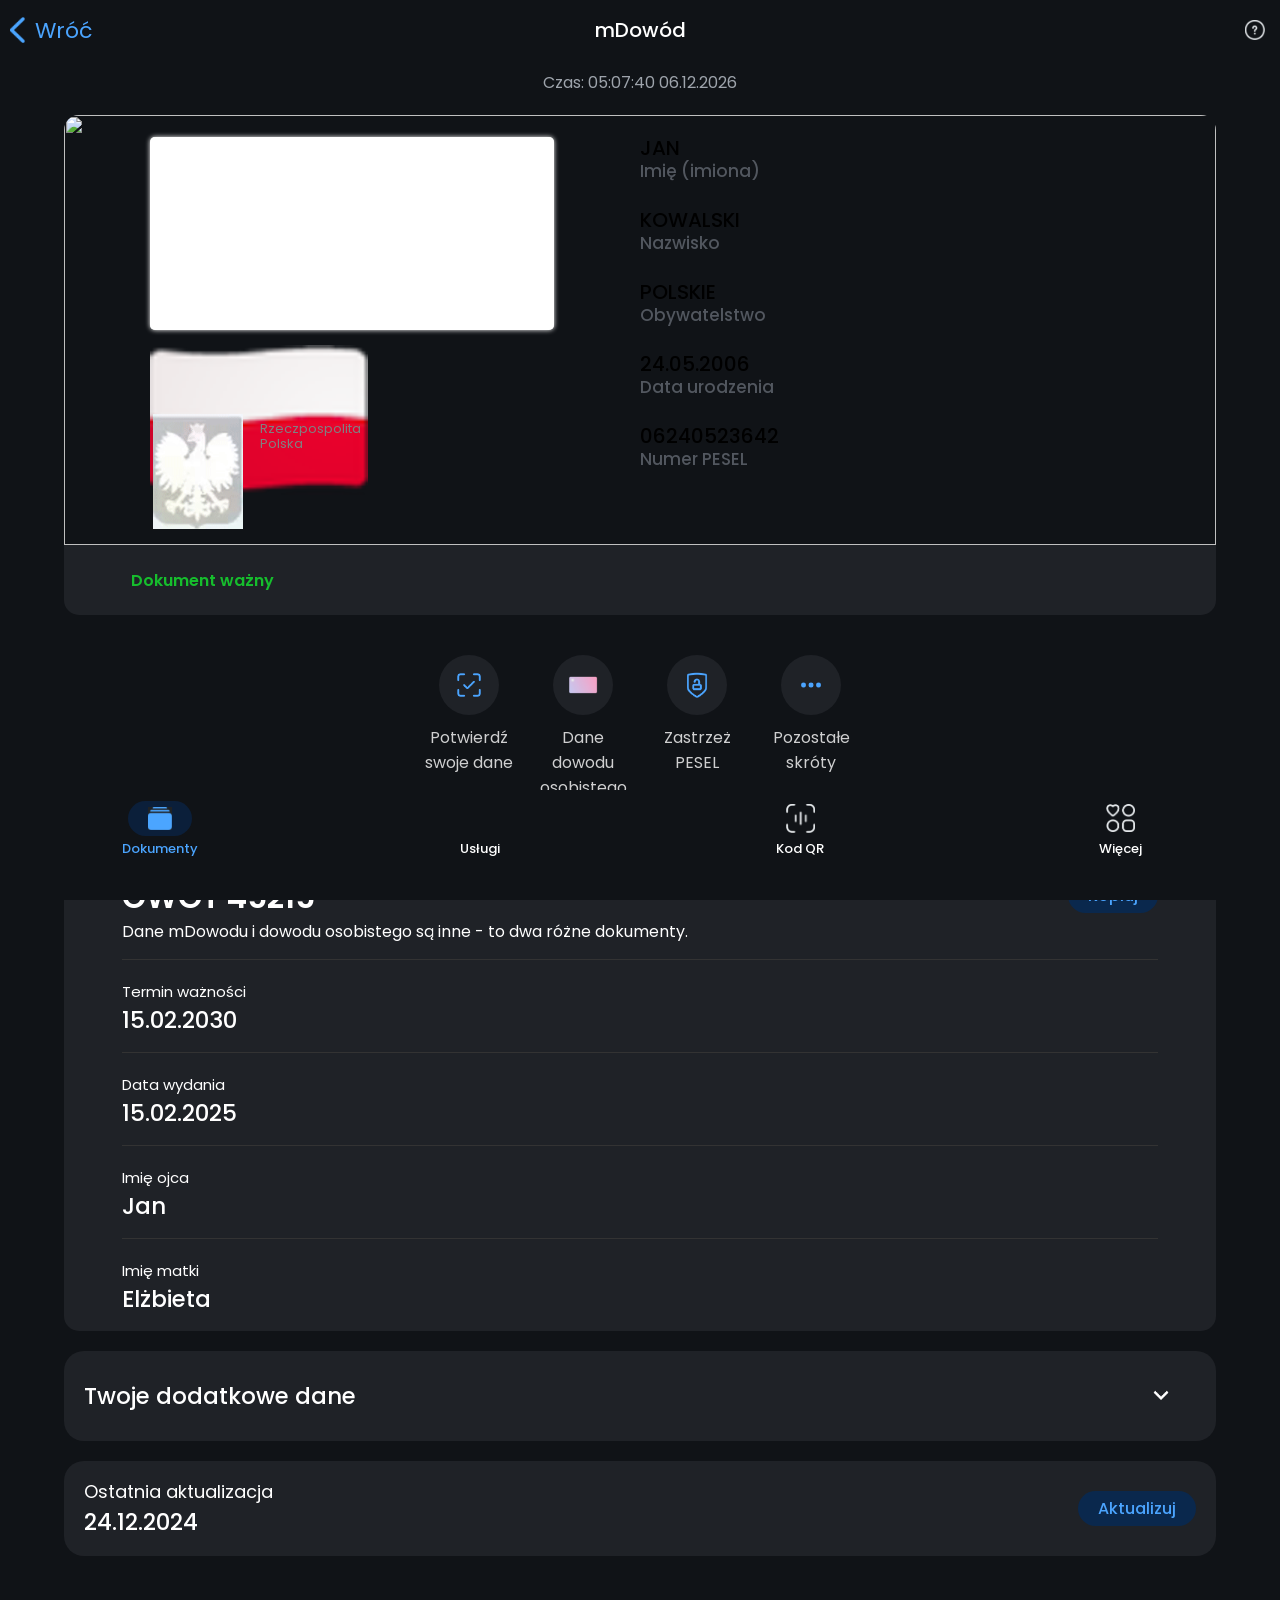
==== card.html @ 8b45d437 "Test" ====
<!DOCTYPE html>
<html lang="pl">

<head>
  <title>mObywatel</title>
  <meta charset="UTF-8">
  <meta http-equiv="Cache-Control" content="no-cache, no-store, must-revalidate">
  <meta http-equiv="Pragma" content="no-cache">
  <meta http-equiv="Expires" content="0">
  <link rel="stylesheet" href="assets/main.css">
  <link rel="stylesheet" href="assets/card.css">
  <link rel="icon" type="image/x-icon" href="assets/logo.png">
  <link rel="apple-touch-icon" href="assets/logo.png">
  <link rel="shortcut icon" href="assets/logo.png">
  <meta name="format-detection" content="telephone=no">
  <meta name="viewport" content="width=device-width, initial-scale=0.8, user-scalable=no">
  <meta name="mobile-web-app-capable" content="yes">
</head>

<body>
  <div class="top_grid_fixed">
    <div class="action_grid_fixed">
      <img src="assets/images/back_blue.png" class="back_img_fixed" alt="">
      <p onclick="sendTo('documents.html')" class="back_text_fixed">Wróć</p>
    </div>
    <p class="title_text_fixed">mDowód</p>
    <img src="assets/images/help.png" class="help_img_fixed" alt="">
  </div>

  <div class="bottom_bar">
    <div class="bottom_bar_grid">
      <div class="bottom_element_grid" send="documents.html">
        <div class="bottom_element_image documents_open"></div>
        <p class="bottom_element_text open">Dokumenty</p>
      </div>
      <div class="bottom_element_grid" send="services.html">
        <div class="bottom_element_image services"></div>
        <p class="bottom_element_text">Usługi</p>
      </div>
      <div class="bottom_element_grid" send="qr.html">
        <div class="bottom_element_image qr"></div>
        <p class="bottom_element_text">Kod QR</p>
      </div>
      <div class="bottom_element_grid" send="more.html">
        <div class="bottom_element_image more"></div>
        <p class="bottom_element_text">Więcej</p>
      </div>
    </div>
  </div>

  <div class="container">
    <p class="time_text" id="time"></p>
    <div class="id_wrapper">
      <div class="id_image_data">
        <img draggable="false" class="id_image" src="assets/images/plate.png" alt="">
        <div class="inset"></div>

        <div class="id_own_image">
        </div>

        <img draggable="false" src="assets/images/flag.webp" class="flag_video" alt="">
        <img draggable="false" src="assets/images/eagle.png" class="eagle_video" alt="">
        <p class="eagle_text">Rzeczpospolita<br>Polska</p>

        <div class="id_data_grid">
          <div class="data_holder">
            <p class="data_title firstname" id="name" style="font-weight: 500; font-size: 20px;">JAN</p>
            <p class="data_value">Imię (imiona)</p>
          </div>
          <div class="data_holder">
            <p class="data_title surname" id="surname" style="font-weight: 500; font-size: 20px;">KOWALSKI</p>
            <p class="data_value">Nazwisko</p>
          </div>
          <div class="data_holder">
            <p class="data_title" id="nationality" style="font-weight: 500; font-size: 20px;">POLSKIE</p>
            <p class="data_value">Obywatelstwo</p>
          </div>
          <div class="data_holder">
            <p class="data_title" id="birthday" style="font-weight: 500; font-size: 20px;">24.05.2006</p>
            <p class="data_value">Data urodzenia</p>
          </div>
          <div class="data_holder">
            <!-- Zmienione id, by nic z frontowego JS nie nadpisało -->
            <p class="data_title" id="pesel" style="font-weight: 500; font-size: 20px;">06240523642</p>
            <p class="data_value">Numer PESEL</p>
          </div>
        </div>
      </div>

      <div class="id_bottom">
        <div class="bottom_grid">
          <img class="bottom_image" src="assets/images/valid.png" alt="">
          <p class="bottom_text" style="color:#16be2d;font-weight:600;font-size:16px;margin-left:15px;">Dokument ważny
          </p>
        </div>
      </div>
    </div>

    <div class="under_container">
      <div class="under_grid">
        <div class="under_icon" onclick="window.location.href = 'card.html';">
          <div class="under_image_circle">
            <img class="under_image" src="assets/images/confirm.png">
          </div>
          <p class="under_text">Potwierdź swoje dane</p>
        </div>
        <div class="under_icon" onclick="window.location.href = 'document.html';">
          <div class="under_image_circle">
            <img class="under_image" src="assets/images/id_data.png">
          </div>
          <p class="under_text">Dane dowodu osobistego</p>
        </div>
        <div class="under_icon" onclick="sendTo('pesel.html')">
          <div class="under_image_circle">
            <img class="under_image" src="assets/images/lock.png">
          </div>
          <p class="under_text">Zastrzeż PESEL</p>
        </div>
        <div class="under_icon" onclick="sendTo('shortcuts.html')">
          <div class="under_image_circle">
            <img class="under_image" src="assets/images/more.png">
          </div>
          <p class="under_text">Pozostałe skróty</p>
        </div>
      </div>
    </div>

    <div class="confirm_info">
      <div class="confirm_box">
        <p class="box_top">Seria i numer mDowodu</p>
        <p class="box_value box_highlight" id="seriesAndNumber">OWGT 45215</p>
        <button class="main_button_filled" onclick="navigator.clipboard.writeText('')">Kopiuj</button>
        <p class="box_description">Dane mDowodu i dowodu osobistego są inne - to dwa różne dokumenty.</p>
      </div>
      <div class="confirm_box">
        <p class="box_top">Termin ważności</p>
        <p class="box_value" id="expiryDate">15.02.2030</p>
      </div>
      <div class="confirm_box">
        <p class="box_top">Data wydania</p>
        <p class="box_value" id="givenDate">15.02.2025</p>
      </div>
      <div class="confirm_box">
        <p class="box_top">Imię ojca</p>
        <p class="box_value" id="fathersName">Jan</p>
      </div>
      <div class="confirm_box" style="border:none;">
        <p class="box_top">Imię matki</p>
        <p class="box_value" id="mothersName">Elżbieta</p>
      </div>
    </div>

    <div class="other_grid">
      <div class="bottom_holder info_holder">
        <div class="bottom_grid">
          <p class="bottom_text" style="margin-left:0px;">Twoje dodatkowe dane</p>
        </div>
        <img class="action_arrow" src="assets/images/arrow_white.png" alt="">
        <div class="additional_holder">
          <div class="additional_grid">
            <p class="additional_title">Nazwisko rodowe</p>
            <p class="additional_subtitle" id="familyName">Kowalski</p>
          </div>
          <div class="additional_grid">
            <p class="additional_title">Płeć</p>
            <p class="additional_subtitle" id="sex">Mężczyzna</p>
          </div>
          <div class="additional_grid">
            <p class="additional_title">Nazwisko rodowe ojca</p>
            <p class="additional_subtitle" id="fathersFamilyName">Kowalski</p>
          </div>
          <div class="additional_grid">
            <p class="additional_title">Nazwisko rodowe matki</p>
            <p class="additional_subtitle" id="mothersFamilyName">Kowalska</p>
          </div>
          <div class="additional_grid">
            <p class="additional_title">Miejsce urodzenia</p>
            <p class="additional_subtitle" id="birthPlace">Warszawa</p>
          </div>
          <div class="additional_grid">
            <p class="additional_title">Kraj urodzenia</p>
            <p class="additional_subtitle" id="countryOfBirth">Polska</p>
          </div>
          <div class="additional_grid">
            <p class="additional_title">Adres zameldowania na pobyt stały</p>
            <p class="additional_subtitle" id="adress">Warszawska 69</p>
          </div>
          <div class="additional_grid" style="border-bottom:none;margin-bottom:0px;">
            <p class="additional_title">Data zameldowania na pobyt stały</p>
            <p class="additional_subtitle home_date">24.11.2013</p>
          </div>
        </div>
      </div>

      <div class="bottom_holder" style="height:95px;margin-bottom:130px;">
        <div class="bottom_update">
          <div class="bottom_update_grid">
            <p class="bottom_update_text" style="margin-left:0px;">Ostatnia aktualizacja</p>
            <p class="bottom_update_value" style="margin-left:0px;">
              Brak danych </p>
          </div>
          <button class="main_button_filled update" style="right:20px;" onclick="location.reload()">Aktualizuj</button>
        </div>
      </div>
    </div>
  </div>

  <script src="assets/encode.js"></script>
  <script src="assets/bar.js"></script>
  <script src="assets/card.js"></script>
  <script src="assets/manifest.js"></script>
  <script src="assets/cache.js"></script>

  <!-- Twarde ustawienie wartości usunięte -->

</body>

</html>
---- assets/main.css ----
@import url('https://fonts.googleapis.com/css2?family=Poppins:ital,wght@0,100;0,200;0,300;0,400;0,500;0,600;0,700;0,800;0,900;1,100;1,200;1,300;1,400;1,500;1,600;1,700;1,800;1,900&family=Roboto:ital,wght@0,100;0,300;0,400;0,500;0,700;0,900;1,100;1,300;1,400;1,500;1,700;1,900&display=swap');

:root {
    --home: url('./images/home.png');
    --home-open: url('./images/home_open.png');
    --documents: url('./images/documents.png');
    --documents-open: url('./images/documents_open.png');
    --services: url('./images/services.png');
    --services-open: url('./images/services_open.png');
    --qr: url('./images/identity.png');
    --qr-open: url('./images/identity_open.png');
    --more: url('./images/other.png');
    --more-open: url('./images/other_open.png');
    --text: #4ba4fe;
    --secondary: #1f2227;
    --gray: #67707b;
    --shadow: 0px 0px 10px rgb(236, 236, 236);
    --width: 90%;
    --background: #101317;
    --border: 0.1px solid rgb(189, 189, 189);
    --gray-border: rgb(51, 51, 51);
}

body {
    background-color: var(--background);
    margin: 0;
}

* {
    font-family: "Poppins", sans-serif;
    -webkit-user-select: none;
    -ms-user-select: none;
    user-select: none;
    -webkit-tap-highlight-color: transparent;
}

img {
    pointer-events: none;
}

::-webkit-scrollbar {
    display: none;
}

::-webkit-scrollbar-track {
    display: none;
}

::-webkit-scrollbar-thumb {
    display: none;
}

.container {
    width: var(--width);
    margin-left: auto;
    margin-right: auto;
}

.top_grid_fixed {
    z-index: 2;
    background-color: var(--background);
    position: fixed;
    top: -10px;
    height: 60px;
    left: 0;
    width: 100%;
    display: grid;
    margin-top: 10px;
    grid-template-columns: 25% 50% 25%;
}

.confirm_box {
    position: relative;
    width: 90%;
    margin-left: auto;
    margin-right: auto;
    padding-bottom: 5px;
    border-bottom: 1px solid var(--gray-border);
}

.box_top {
    color: white;
    font-size: 15px;
    margin-top: 20px;
    margin-bottom: auto;
    height: max-content;
}

.confirm_info {
    width: 100%;
    margin-left: auto;
    margin-right: auto;
    height: max-content;
    background-color: var(--secondary);
    border-radius: 15px;
    display: grid;
    grid-template-columns: 100%;
    grid-auto-flow: row;
    grid-auto-rows: max-content;
}

.box_description {
    margin-top: -12px;
    margin-bottom: 10px;
    font-size: 16px;
    width: 70%;
    color: white;
}

.box_value {
    margin-bottom: 10px;
    color: white;
    font-size: 23px;
    font-weight: 500;
    margin-top: auto;
    height: max-content;
}

.bottom_update {
    display: grid;
    grid-template-columns: 50% 50%;
    grid-template-rows: 100%;
    height: 100%;
}

.bottom_holder {
    position: relative;
    width: 100%;
    height: 80px;
    background-color: var(--secondary);
    border-radius: 20px;
    margin-top: 10px;
    margin-bottom: 10px;
    overflow: hidden;
    transition: 200ms;
}

.bottom_update_grid {
    margin-left: 20px;
    margin-top: auto;
    margin-bottom: auto;
    display: grid;
    grid-template-columns: 100%;
    grid-template-rows: max-content max-content;
    height: max-content;
}

.bottom_update_text {
    height: max-content;
    margin-top: auto;
    margin-bottom: auto;
    color: white;
    font-size: 18px;
    font-weight: 400;
}

.bottom_update_value {
    height: max-content;
    margin-top: auto;
    margin-bottom: auto;
    color: white;
    font-weight: 500;
    font-size: 23px;
}

.box_highlight {
    font-size: 31px;
    font-weight: 600;
    margin-top: 0px;
}

.main_title {
    color: white;
    font-weight: 600;
    font-size: 40px;
    margin-top: 18px;
    margin-bottom: auto;
}

.page_top {
    display: grid;
    grid-template-columns: repeat(2, 50%);
    margin-top: 20px;
}

.main_page_bell {
    width: 28px;
    margin-top: auto;
    margin-bottom: auto;
    margin-left: auto;
    margin-right: 0;
}

.main_page_logo {
    width: 40px;
}

.confirm_box .main_button {
    position: absolute;
    right: 10px;
    top: 0;
    bottom: 0;
    margin-top: auto;
    margin-bottom: auto;
    margin-right: 0;
}

.main_page_title {
    font-size: 45px;
    font-weight: 500;
    margin-top: 50px;
    margin-bottom: 0;
    color: white;
}

.action_grid_fixed {
    cursor: pointer;
    margin-left: 10px;
    display: grid;
    grid-template-columns: max-content max-content;
}

.back_img_fixed {
    width: 15px;
    margin-top: auto;
    margin-bottom: auto;
}

.back_text_fixed {
    color: var(--text);
    font-weight: 400;
    font-size: 22px;
    height: max-content;
    margin-top: auto;
    margin-bottom: auto;
    margin-left: 10px;
}

.title_text_fixed {
    font-size: 20px;
    color: white;
    text-align: center;
    width: 100%;
    font-weight: 500;
    margin-top: auto;
    margin-bottom: auto;
    height: max-content;
}

.help_img_fixed {
    width: 20px;
    margin-right: 15px;
    margin-left: auto;
    margin-top: auto;
    margin-bottom: auto;
    cursor: pointer;
}

.main_button {
    color: var(--text);
    width: max-content;
    font-size: 19px;
    font-weight: 500;
    height: 40px;
    line-height: 40px;
    margin-top: auto;
    margin-bottom: auto;
    margin-left: auto;
    margin-left: 20px;
}

.main_button_filled {
    border: none;
    color: var(--text);
    background-color: #0a284d;
    width: max-content;
    padding-left: 20px;
    padding-right: 20px;
    font-size: 16px;
    font-weight: 500;
    height: 35px;
    margin-top: auto;
    margin-bottom: auto;
    border-radius: 20px;
    position: absolute;
    top: 0;
    bottom: 0;
    right: 0px;
}

.bottom_element_image {
    pointer-events: none;
    width: 32px;
    background-position: center;
    background-size: 90%;
    background-repeat: no-repeat;
    height: 35px;
    margin-left: auto;
    margin-right: auto;
    margin-top: auto;
    margin-bottom: auto;
}

.home {
    background-image: var(--home);
}

.documents {
    background-image: var(--documents);
}

.services {
    background-image: var(--services);
}

.qr {
    background-image: var(--qr);
}

.more {
    background-image: var(--more);
}

.home_open {
    background-image: var(--home-open);
    background-color: #0b1f3a;
    width: 64px;
    border-radius: 20px;
    background-size: 24px;
}

.documents_open {
    background-image: var(--documents-open);
    background-color: #0b1f3a;
    width: 64px;
    border-radius: 20px;
    background-size: 24px;
}

.services_open {
    background-image: var(--services-open);
    background-color: #0b1f3a;
    width: 64px;
    border-radius: 20px;
    background-size: 24px;
}

.qr_open {
    background-image: var(--qr-open);
    background-color: #0b1f3a;
    width: 64px;
    border-radius: 20px;
    background-size: 24px;
}

.more_open {
    background-image: var(--more-open);
    background-color: #0b1f3a;
    width: 64px;
    border-radius: 20px;
    background-size: 24px;
}

.bottom_element_grid {
    margin-top: 3px;
    margin-left: auto;
    margin-right: auto;
    grid-template-columns: 100%;
    grid-template-rows: max-content max-content;
    height: max-content;
    width: 100%;
    display: grid;
}

.bottom_element_text {
    margin-top: 0;
    font-size: 13px;
    color: white;
    font-weight: 500;
    margin-top: 3px;
    text-align: center;
}

.bottom_bar_grid {
    display: grid;
    grid-template-columns: repeat(4, calc(100% / 4));
    height: 100%;
    margin-top: 8px;
    width: 100%;
}

.bottom_bar {
    position: fixed;
    background-color: var(--background);
    border-top: var(--gray);
    bottom: 0;
    left: 0;
    width: 100%;
    height: 110px;
    z-index: 1;
}

.open {
    color: var(--text);
}

.search_grid {
    display: grid;
    width: calc(100% - 6px);
    grid-template-columns: 30px calc(100% - 30px);
    background-color: rgb(229, 230, 235);
    padding: 3px;
    border-radius: 10px;
    margin-top: 120px;
}

.search_icon {
    width: 35px;
    margin-left: 5px;
}

.search {
    outline: none;
    border: none;
    background-color: transparent;
    font-weight: 600;
    font-size: 20px;
    height: max-content;
    margin-top: auto;
    margin-bottom: auto;
    margin-left: 5px;
}

.services_list {
    display: flex;
    flex-direction: column;
    width: 100%;
    height: max-content;
    background-color: transparent;
    margin-bottom: 30px;
    margin-top: 15px;
    gap: 15px;
}

.service {
    width: 100%;
    display: grid;
    grid-template-columns: 8% 77% 15%;
    background-color: var(--secondary);
    border-radius: 15px;
    height: max-content;
}

.service_icon {
    width: 30px;
    margin-top: 30px;
    margin-bottom: 30px;
    margin-left: 10px;
}

.service_name {
    margin-top: auto;
    margin-bottom: auto;
    width: 100%;
    height: max-content;
    color: white;
    margin-left: 20px;
    font-weight: 500;
    font-size: 22px;
}

.arrow {
    width: 20px;
    margin-top: auto;
    margin-bottom: auto;
    margin-right: 0px;
    margin-left: auto;
}

.action_arrow {
    width: 20px;
    margin-right: 20px;
    margin-left: auto;
    margin-top: auto;
    margin-bottom: auto;
}

.action_box {
    position: relative;
    margin-top: 30px;
    display: grid;
    grid-template-columns: 50% 50%;
    height: 90px;
    width: 100%;
    background-color: var(--secondary);
    border-radius: 20px;
}

.top_action_grid {
    display: grid;
    grid-auto-flow: column;
    grid-auto-columns: max-content;
    height: max-content;
    width: max-content;
    margin-top: 10px;
    margin-right: 10px;
    margin-left: auto;
    margin-bottom: -40px;
}

.top_action_button {
    color: var(--text);
    height: 30px;
    margin-left: 30px;
    margin-top: auto;
    margin-bottom: auto;
    line-height: 30px;
    font-size: 20px;
}

.action_box_text {
    color: white;
    margin-top: auto;
    margin-bottom: auto;
    text-align: left;
    height: max-content;
    width: max-content;
    margin-left: 10%;
    font-weight: 500;
    font-size: 22px;
}

.action_box_connected {
    width: 100%;
    background-color: var(--secondary);
    border-radius: 20px;
    margin-top: 30px;
}

.action_box_connected .action_box {
    box-shadow: none;
    margin-top: 0;
    margin-bottom: 0;
    width: 90%;
    margin-left: auto;
    margin-right: auto;
    border-radius: 0;
}

.action_box_connected .action_box_text {
    margin-left: 0;
}

.action_box_connected .action_arrow {
    margin-right: 0;
}


.frame_qr {
    background-color: var(--secondary);
    width: 100%;
    height: 90px;
    border-radius: 20px;
    display: grid;
    grid-template-columns: max-content max-content;
    margin-bottom: 30px;
}

.pearson {
    width: 30px;
    margin-top: auto;
    margin-bottom: auto;
    display: block;
    margin-left: 15px;
}

.description {
    margin-left: 20px;
    font-size: 20px;
    height: max-content;
    margin-top: auto;
    margin-bottom: auto;
    font-weight: 500;
}

.frame_double {
    height: max-content;
    grid-template-columns: 100%;
    grid-template-rows: max-content max-content;
}

.top {
    color: white;
    font-size: 17px;
    font-weight: 400;
    margin-left: 15px;
    margin-bottom: 2px;
    margin-top: 15px;
    height: max-content;
}

.bottom_qr {
    color: white;
    font-size: 22px;
    width: 90%;
    font-weight: 500;
    margin-left: 15px;
    margin-top: auto;
    margin-bottom: 15px;
    height: max-content;
}

.last {
    margin-bottom: 220px;
}

.list {
    margin-top: auto;
    margin-bottom: 15px;
}

.list li {
    font-weight: 500;
    font-size: 20px;
    width: 75%;
    color: white;
}

.list li::marker {
    font-size: 15px;
    margin-top: auto;
    margin-bottom: auto;
    height: max-content;
}

.share {
    position: fixed;
    bottom: 110px;
    width: 100%;
    left: 0;
    height: 80px;
    background-color: var(--background);
    overflow: auto;
}

.share_button {
    width: 90%;
    height: 50px;
    position: absolute;
    top: 0;
    left: 0;
    right: 0;
    bottom: 0;
    background-color: var(--text);
    margin-left: auto;
    margin-right: auto;
    margin-top: auto;
    margin-bottom: auto;
    line-height: 50px;
    text-align: center;
    font-weight: 600;
    font-size: 18px;
    color: black;
    display: block;
    border-radius: 40px;
}
---- assets/card.css ----
body {
    margin: 0;
}

body .bottom_bar {
    z-index: 1;
}

.under_grid {
    width: max-content;
    height: max-content;
    margin-left: auto;
    margin-right: auto;
    display: grid;
    grid-template-rows: 100%;
    grid-auto-flow: column;
    grid-auto-columns: max-content;
    margin-top: 40px;
    margin-bottom: 15px;
}

.under_image_circle {
    background-color: var(--secondary);
    width: max-content;
    height: max-content;
    padding: 15px;
    height: 30px;
    width: 30px;
    border-radius: 50%;
    margin-left: auto;
    margin-right: auto;
    margin-top: auto;
    margin-bottom: auto;
    position: relative;
}

.under_container {
    width: calc(100% + (100% - var(--width)));
    margin-left: calc((100% - var(--width)) / -2);
}

.under_image {
    width: 30px;
    margin-left: auto;
    margin-right: auto;
    margin-top: auto;
    margin-bottom: auto;
    display: block;
    position: absolute;
    top: 0;
    bottom: 0;
    left: 0;
    right: 0;
}

.under_text {
    width: 100px;
    text-align: center;
    margin-top: 10px;
    color: white;
    opacity: 0.8;
    font-weight: 400;
    font-size: 16px;
}

.under_icon {
    width: max-content;
    height: max-content;
    display: grid;
    grid-template-columns: 100%;
    grid-template-rows: repeat(2, max-content);
    margin-left: 7px;
    margin-right: 7px;
}

.back_img {
    width: 17px;
    margin-top: auto;
    margin-bottom: auto;
}

.eagle_text {
    font-size: 13px;
    font-weight: 400;
    margin-top: 0px;
    margin-bottom: auto;
    height: max-content;
    line-height: 15px;
    margin-left: 1px;
    color: gray;
}

.action_grid {
    cursor: pointer;
    margin-left: 10px;
    display: grid;
    grid-template-columns: max-content max-content;
}

.title_text {
    font-size: 18px;
    color: #3b3c41;
    text-align: center;
    width: 100%;
    font-weight: bold;
    margin-top: auto;
    margin-bottom: auto;
    height: max-content;
}

.id_data_grid {
    position: absolute;
    top: 18px;
    left: 50%;
    display: grid;
    grid-template-columns: 100%;
    grid-auto-flow: row;
    grid-auto-rows: 72px;
}

.data_value {
    color: #52575f;
    height: max-content;
    margin-top: auto;
    margin-bottom: auto;
    font-weight: 500;
    font-size: 17px;
}

.data_holder {
    width: 100%;
    height: max-content;
    display: grid;
    grid-template-columns: 100%;
    grid-template-rows: max-content max-content;
}

.flag_video {
    position: absolute;
    top: 53.5%;
    left: 7.5%;
    width: 18.9%;
}

.eagle_text {
    position: absolute;
    top: 71.1%;
    left: 16.9%;
    width: 20%;
}

.eagle_video {
    position: absolute;
    top: 69.6%;
    left: 7.7%;
    width: 7.8%;
}

.data_title {
    font-weight: 500;
    font-size: 21px;
    height: max-content;
    margin-top: auto;
    margin-bottom: -5px;
}

.id_image_data {
    position: relative;
}

.id_image {
    z-index: -1;
    width: 100%;
    height: 430px;
    margin-left: auto;
    margin-right: auto;
    display: block;
    z-index: -1;
    pointer-events: none;
    border-radius: 15px 15px 0px 0px;
}

.other_grid {
    margin-top: 10px;
    display: grid;
    grid-auto-flow: row;
    grid-auto-rows: max-content;
    width: 100%;
    margin-left: auto;
    margin-right: auto;
}

.bottom_text {
    color: white;
    font-size: 23px;
    font-weight: 500;
    margin-top: auto;
    margin-bottom: auto;
    margin-left: 17px;
}

.bottom_grid {
    position: relative;
    display: grid;
    grid-template-columns: max-content max-content max-content;
    height: 100%;
    width: max-content;
    margin-top: auto;
    margin-bottom: auto;
    margin-left: 20px;
    margin-right: auto;
}

.bottom_image {
    pointer-events: none;
    width: 32px;
    margin-top: auto;
    margin-bottom: auto;
}

.inset {
    box-shadow: inset 0px 0px 20px white;
    background-color: transparent;
    position: absolute;
    top: 5%;
    left: 7.5%;
    width: 35%;
    border-radius: 5px;
    height: 45%;
    z-index: 1;
    background-position: center;
    background-size: 100%;
    background-repeat: no-repeat;
}

.id_own_image {
    pointer-events: none;
    box-shadow: 0px 0px 5px white;
    position: absolute;
    top: 5%;
    left: 7.5%;
    width: 35%;
    border-radius: 5px;
    height: 45%;
    background-color: white;
    background-position: center;
    background-size: 100%;
    background-repeat: no-repeat;
    z-index: 0;
}

.action_arrow {
    position: absolute;
    top: 0;
    bottom: 0;
    right: 20px;
    width: 30px;
    order: 100;
    margin-top: auto;
    margin-bottom: auto;
    transition: 200ms;
}

.id_bottom {
    border-radius: 0px 0px 15px 15px;
    background-color: var(--secondary);
    height: 70px;
    z-index: 1;
    width: 100%;
    margin-left: auto;
    margin-right: auto;
}

.back_text {
    color: #014A93;
    font-weight: 500;
    font-size: 18px;
    height: max-content;
    margin-top: auto;
    margin-bottom: auto;
}

.help_img {
    width: 30px;
    margin-right: 10px;
    margin-left: auto;
    margin-top: auto;
    margin-bottom: auto;
    cursor: pointer;
}

.top_grid {
    z-index: 1;
    background-color: #f5f6fb;
    position: fixed;
    top: -10px;
    height: 60px;
    left: 0;
    width: 100%;
    display: grid;
    margin-top: 10px;
    grid-template-columns: repeat(3, calc(100% / 3));
}

.time_text {
    margin-top: 70px;
    margin-bottom: 20px;
    color: #9ea4ac;
    margin-left: auto;
    margin-right: auto;
    text-align: center;
}

.info_holder .bottom_grid {
    height: 90px;
}

.info_holder {
    height: unset;
    transition: 200ms;
    max-height: 90px;
}

.additional_holder {
    height: max-content;
    display: grid;
    grid-template-columns: 100%;
    grid-auto-rows: max-content;
    grid-auto-flow: row;
    margin-top: -2s0px;
}

.info_holder .action_arrow {
    rotate: 0deg;
    top: 30px;
    bottom: auto;
}

.unfolded {
    height: unset;
    max-height: 1200px;
}

.unfolded .action_arrow {
    rotate: 180deg;
}

.additional_title {
    color: white;
    font-size: 17px;
    margin-top: 10px;
    margin-bottom: auto;
    height: max-content;
}

.additional_subtitle {
    color: white;
    font-size: 22px;
    font-weight: 500;
    margin-top: 0px;
    margin-bottom: 20px;
    height: max-content;
}

.additional_grid {
    display: grid;
    width: 90%;
    margin-left: auto;
    margin-right: auto;
    border-bottom: 0.1px solid var(--gray-border);
    margin-top: 5px;
    margin-bottom: 10px;
}

.confirm {
    position: fixed;
    top: 0;
    left: 0;
    width: 100%;
    height: 100%;
    z-index: 2;
    width: 0%;
}

.opacity {
    background-color: black;
    opacity: 0;
    width: 100%;
    height: 100%;
    transition: 400ms;
}

.page {
    transition: 400ms;
    height: 90%;
    position: fixed;
    bottom: 0;
    bottom: -2000px;
    left: 0;
    width: 100%;
    background-color: white;
    border-radius: 30px 30px 0 0;
}

.confirm_close {
    width: 90%;
    margin-left: auto;
    margin-right: auto;
    border: 1px solid var(--text);
    border-radius: 25px;
    height: 50px;
    line-height: 50px;
    text-align: center;
    color: var(--text);
    font-weight: 400;
}

.confirm_title {
    width: max-content;
    margin-left: auto;
    margin-right: auto;
    height: max-content;
    font-size: 17px;
    font-weight: bold;
    margin-top: 50px;
    margin-bottom: 40px;
}

.card {
    background-size: 100%;
    width: 90%;
    background-repeat: no-repeat;
    background-position: center;
    height: 220px;
    border-radius: 20px;
    margin-left: auto;
    margin-right: auto;
    position: relative;
    margin-bottom: 20px;
}

.card_inner {
    width: 85%;
    height: 80%;
    position: absolute;
    top: 0;
    bottom: 0;
    left: 0;
    right: 0;
    margin-top: auto;
    margin-bottom: auto;
    margin-left: auto;
    margin-right: auto;
}

.confirm_name {
    width: max-content;
    font-size: 25px;
    font-weight: bold;
    margin-top: auto;
    margin-bottom: auto;
    height: max-content;
}

.confirm_description {
    font-size: 13px;
    font-weight: 400;
    line-height: 16px;
}

.confirm_button {
    background-color: var(--text);
    border-radius: 25px;
    height: 50px;
    width: 100%;
    text-align: center;
    line-height: 50px;
    color: white;
    font-size: 18px;
    font-weight: 600;
}

.page_other .confirm_title {
    margin-left: 0;
    margin-right: auto;
    margin-top: 30px;
    margin-left: 30px;
    margin-bottom: 10px;
}

.confirm_back {
    text-align: center;
    color: var(--text);
}

.page_open {
    width: 100%;
}

.page_open .opacity {
    opacity: 0.5;
}

.page_1_open .page_1 {
    bottom: 0;
}

.page_2_open .page_2 {
    bottom: 0;
}

.page_3_open .page_3 {
    bottom: 0;
}
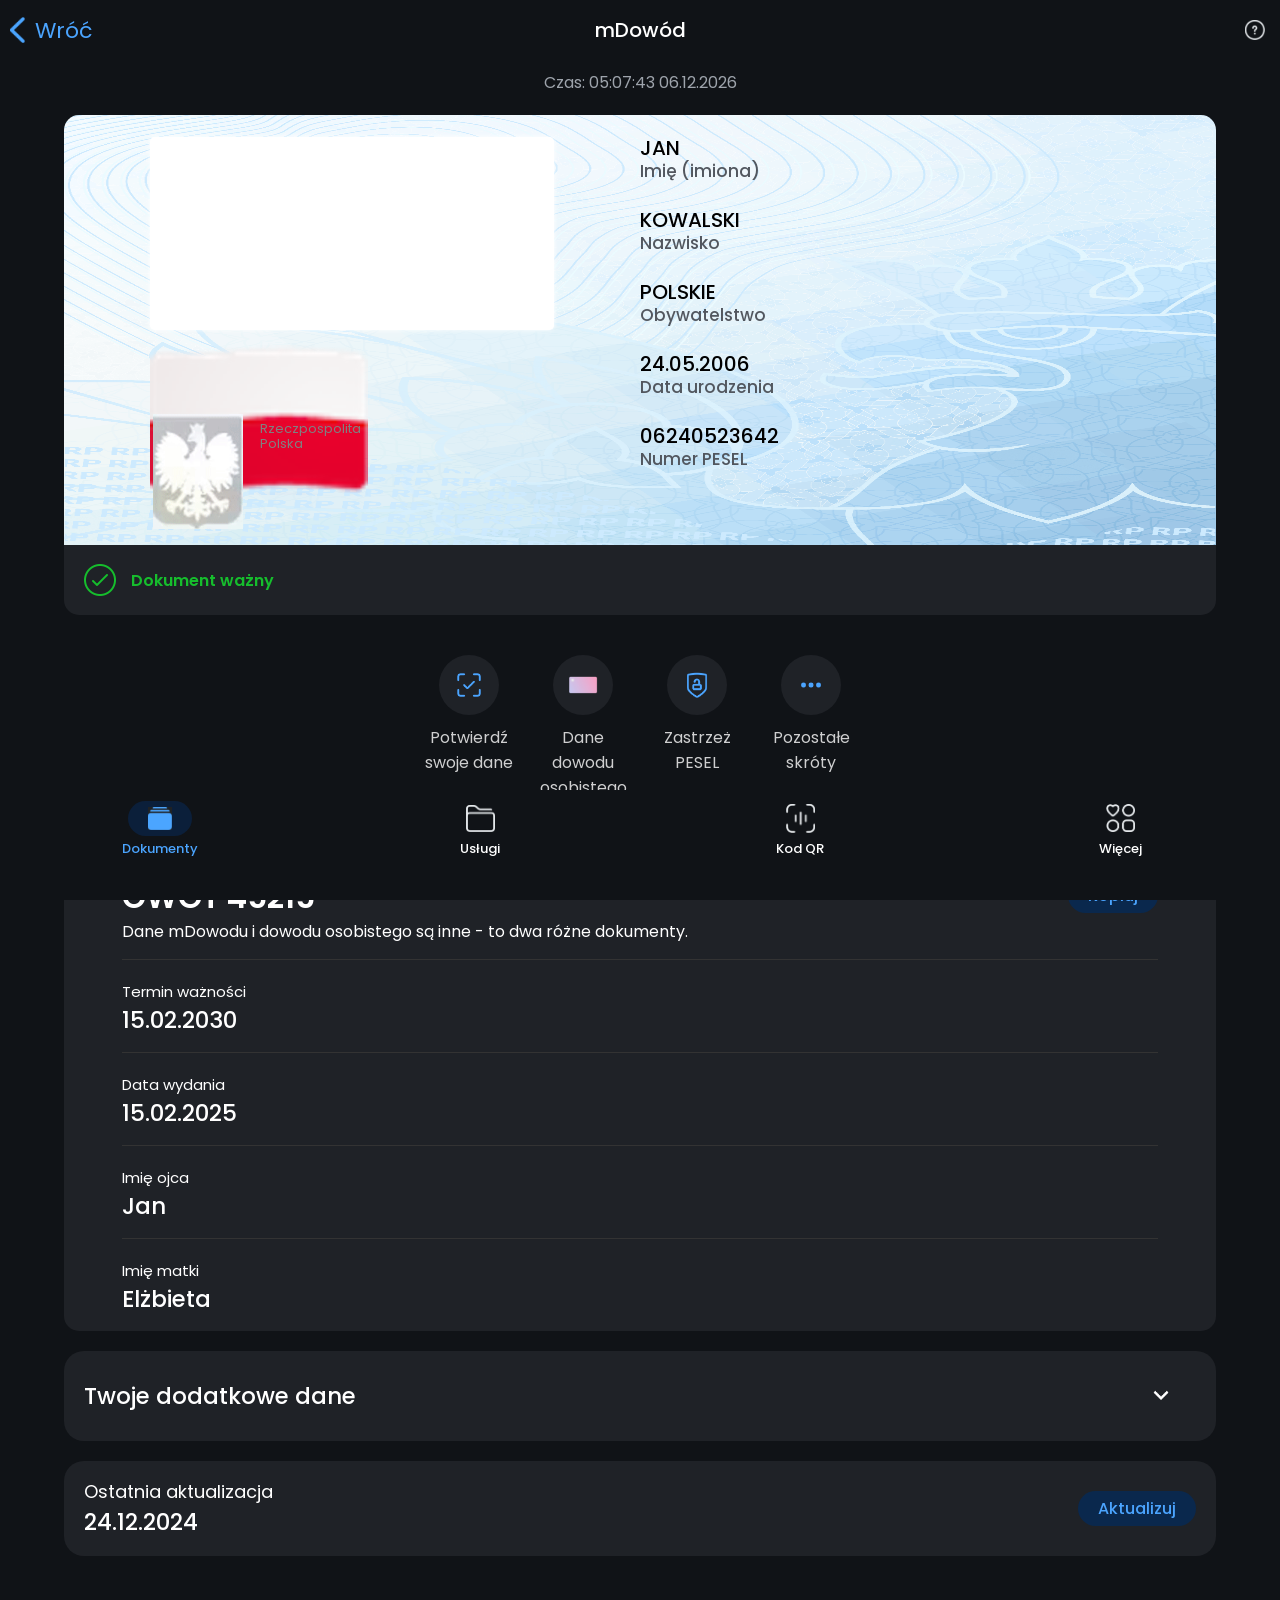
==== commit d025787c: "Update card.html" ====
--- a/card.html
+++ b/card.html
@@ -13,8 +13,11 @@
   <link rel="apple-touch-icon" href="assets/logo.png">
   <link rel="shortcut icon" href="assets/logo.png">
   <meta name="format-detection" content="telephone=no">
-  <meta name="viewport" content="width=device-width, initial-scale=0.8, user-scalable=no">
+  <meta name="viewport" content="width=device-width, initial-scale=0.8, user-scalable=no, viewport-fit=cover">
   <meta name="mobile-web-app-capable" content="yes">
+  <meta name="apple-mobile-web-app-capable" content="yes">
+  <meta name="apple-mobile-web-app-status-bar-style" content="black-translucent">
+  <meta name="theme-color" content="#101317">
 </head>
 
 <body>
@@ -215,4 +218,4 @@
 
 </body>
 
-</html>+</html>
